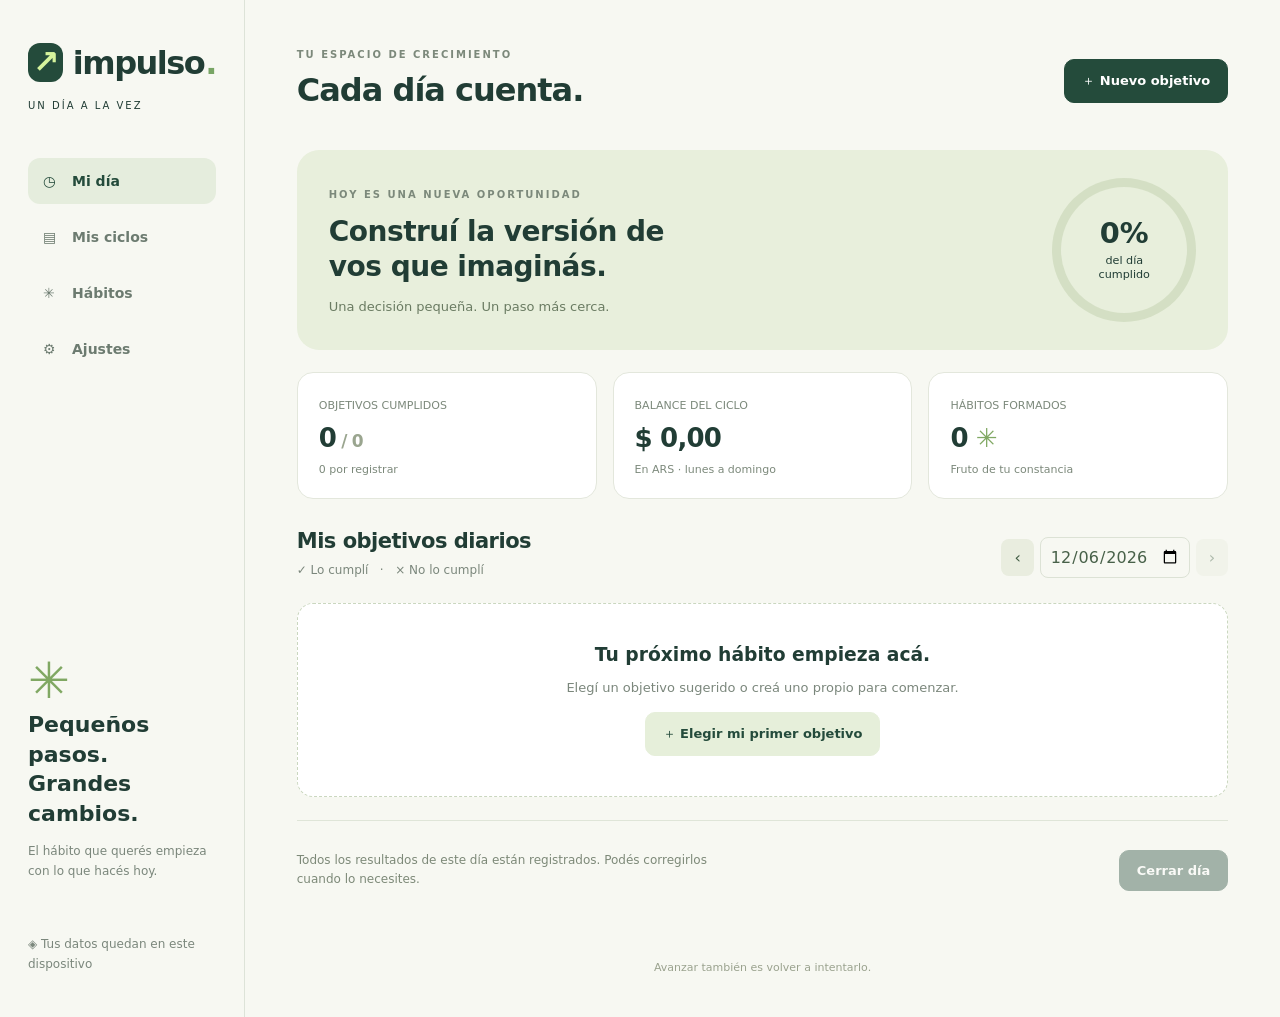
==== app.html @ 3ce2d9b5 "Add files via upload" ====
<!doctype html>
<html lang="es"><head><meta charset="UTF-8"><meta name="viewport" content="width=device-width,initial-scale=1,viewport-fit=cover"><meta name="theme-color" content="#f7f8f2"><title>Impulso · Un día a la vez</title><link rel="stylesheet" href="style.css"><link rel="manifest" href="./manifest.webmanifest"><link rel="apple-touch-icon" href="./apple-touch-icon.png"><meta name="apple-mobile-web-app-capable" content="yes"><meta name="apple-mobile-web-app-title" content="Impulso"><meta name="apple-mobile-web-app-status-bar-style" content="default"><link rel="icon" href="./favicon.ico" sizes="any"><link rel="icon" type="image/png" sizes="32x32" href="./favicon-32.png"></head>
<body><div class="shell"><aside><a class="brand" href="#hoy"><span class="logo">↗</span> impulso<span class="dot">.</span></a><p class="tagline">UN DÍA A LA VEZ</p><nav id="nav"></nav><div class="aside-note"><span>✳</span><h3>Pequeños pasos.<br>Grandes cambios.</h3><p>El hábito que querés empieza con lo que hacés hoy.</p></div><small class="private">◈ Tus datos quedan en este dispositivo</small></aside><main><header><div><span class="eyebrow">TU ESPACIO DE CRECIMIENTO</span><h1 id="heading"></h1></div><button class="button dark" id="add">＋ Nuevo objetivo</button></header><div id="content"></div><footer>Avanzar también es volver a intentarlo.</footer></main></div><dialog id="modal"></dialog><div id="toast" role="status"></div><script src="domain.js"></script><script src="app.js"></script><script src="keyboard.js"></script><script src="notifications.js"></script><script src="./pwa.js"></script></body></html>
---- style.css ----
:root{font-family:system-ui,-apple-system,Segoe UI,sans-serif;color:#213d35;background:#f7f8f2;font-synthesis:none}*{box-sizing:border-box}body{margin:0}button,input,select,textarea{font:inherit}button,a,input,select{ -webkit-tap-highlight-color:transparent}button{cursor:pointer}button:focus-visible,a:focus-visible{outline:3px solid #548c70;outline-offset:3px}button:disabled{opacity:.4;cursor:default}.shell{max-width:1500px;margin:auto;display:grid;grid-template-columns:245px 1fr;min-height:100vh}aside{padding:43px 28px;border-right:1px solid #dde3d8;display:flex;flex-direction:column}.brand{font-size:32px;font-weight:800;text-decoration:none;color:inherit;letter-spacing:-1.5px;display:flex;align-items:center;gap:10px}.logo{background:#244b3b;color:#d6f49d;width:39px;height:39px;border-radius:12px;text-align:center}.dot{color:#78a565;margin-left:-9px}.tagline{font-size:10px;letter-spacing:2px;margin:16px 0 44px}nav{display:grid;gap:10px}nav a{padding:15px;border-radius:12px;text-decoration:none;color:#6c7b70;font-size:14px;font-weight:600}nav a.selected{background:#e5eddd;color:#244b3b}nav a span{display:inline-block;width:29px}.aside-note{margin-top:auto;padding-top:70px}.aside-note>span{font-size:50px;color:#80a863}.aside-note h3{font-size:22px;line-height:1.35}.aside-note p,.private{font-size:12px;line-height:1.7;color:#7b877c}.private{margin-top:40px}main{padding:43px 5%;min-width:0}header{display:flex;justify-content:space-between;align-items:center;gap:20px;margin-bottom:32px}.eyebrow{font-size:10px;letter-spacing:2px;color:#7c897b;font-weight:700}h1{font-size:32px;letter-spacing:-1px;margin:9px 0}h2{font-size:21px;letter-spacing:-.5px;margin:0 0 8px}h3{margin:0 0 8px}p{line-height:1.6}.button{border:1px solid #d5dfcf;background:white;border-radius:10px;padding:12px 17px;color:#244b3b;font-size:13px;font-weight:650}.dark{background:#244b3b;color:#fff;border-color:#244b3b}.soft{background:#e6efda;border-color:#e6efda}.danger{color:#9c453e}.hero{background:#e8efdc;border-radius:22px;padding:28px 32px;display:flex;align-items:center;justify-content:space-between;gap:22px}.hero h2{font-size:28px;max-width:370px;line-height:1.25}.hero p{font-size:13px;color:#6a7b62;margin-bottom:0}.ring{--pct:0%;background:conic-gradient(#385c40 var(--pct),#d4dfc4 0);border-radius:50%;padding:9px;flex-shrink:0;width:128px;height:128px;display:grid;place-items:center}.ring-inner{border-radius:50%;background:#e8efdc;width:110px;height:110px;display:flex;flex-direction:column;align-items:center;justify-content:center}.ring strong{font-size:31px}.ring small{font-size:10px;margin-top:3px}.stats{display:grid;grid-template-columns:repeat(3,1fr);gap:16px;margin:22px 0 30px}.card{background:#fff;border:1px solid #e3e7dc;border-radius:16px;padding:21px}.card small{color:#7c897b;font-size:11px}.stat-value{font-size:26px;font-weight:700;letter-spacing:-.8px;margin:10px 0 5px}.section-head{display:flex;align-items:center;justify-content:space-between;gap:12px;margin:28px 0 18px}.sub{color:#7b877c;font-size:12px;margin:5px 0}.date-controls{display:flex;align-items:center;gap:6px}.date-controls input{background:transparent;border:1px solid #dce2d5;border-radius:8px;padding:9px;color:#486149;max-width:155px}.icon-button{border:0;background:#e9eddf;border-radius:8px;padding:9px 13px;color:#405c43}.goal{display:flex;align-items:center;gap:15px;background:white;border:1px solid #e2e7dc;border-radius:13px;padding:18px;margin:10px 0}.goal-icon{background:#f0f3e8;border-radius:12px;width:44px;height:44px;display:grid;place-items:center;font-size:21px;flex-shrink:0}.goal-body{flex:1;min-width:0}.goal h3{font-size:14px;margin:0 0 5px;overflow-wrap:anywhere}.goal p{font-size:11px;color:#82907d;margin:0}.actions{display:flex;gap:7px}.choice{border:1px solid #dde4d6;background:#fff;color:#7a8875;border-radius:9px;min-width:43px;height:37px;font-size:17px}.choice.yes{background:#dcecca;color:#2d623e;border-color:#9bbe82}.choice.no{background:#f6e3dd;color:#a25344;border-color:#d5aca1}.badge{font-size:10px;padding:5px 8px;background:#f0f4e9;color:#668451;border-radius:6px;white-space:nowrap}.close-day{display:flex;align-items:center;justify-content:space-between;margin:23px 0;gap:15px;padding:18px 0;border-top:1px solid #dfe5d8}.close-day p{font-size:12px;color:#7d8978;max-width:420px}.empty{padding:40px 20px;text-align:center;background:#fff;border:1px dashed #cad7bf;border-radius:16px}.empty p{color:#7b877c;font-size:13px}.week{display:grid;grid-template-columns:repeat(7,1fr);gap:8px;margin-top:20px}.day{background:#f0f4e9;border-radius:12px;padding:16px 3px;text-align:center}.day strong{display:block;margin-top:12px;font-size:18px}.day small{font-size:10px;color:#6b7f61}.ledger{width:100%;border-collapse:collapse;margin-top:12px;font-size:13px}.ledger td{padding:15px 0;border-bottom:1px solid #e9eddf}.ledger td:last-child{text-align:right;font-weight:650}.positive{color:#427849}.negative{color:#b06451}.progress{display:flex;gap:7px;margin:16px 0}.progress span{height:7px;flex:1;border-radius:8px;background:#e7ecdf}.progress span.filled{background:#6e9954}.habit-card{margin:12px 0}.habit-card h3{font-size:16px}.settings{max-width:650px}.settings label{display:block;margin:20px 0}.settings select{margin-left:15px}footer{margin-top:42px;color:#9aa28e;font-size:11px;text-align:center}dialog{color:#244337;border:0;border-radius:20px;padding:27px;width:min(520px,94vw);max-height:90vh;box-shadow:0 20px 100px #213d3533}dialog::backdrop{background:#1b332b66}dialog h2{margin-bottom:18px}.modal-top{display:flex;justify-content:space-between;align-items:center}.form-label{display:block;font-size:12px;font-weight:600;margin:17px 0 7px}input,select,textarea{border:1px solid #d2ddc9;border-radius:8px;padding:11px;background:white;color:#244337;max-width:100%}form input,form select,textarea{width:100%}.fields{display:grid;grid-template-columns:1fr 1fr;gap:12px}.presets{display:flex;gap:7px;flex-wrap:wrap}.preset{font-size:11px;padding:8px 10px;background:#f0f4e8;border:1px solid #dde6d3;border-radius:20px;color:#526d46}.form-footer{display:flex;gap:10px;justify-content:flex-end;margin-top:25px}textarea{height:200px;font-family:monospace;font-size:11px}#toast{position:fixed;bottom:25px;left:50%;transform:translateX(-50%);background:#244b3b;color:white;padding:13px 20px;border-radius:10px;font-size:13px;display:none;z-index:5;max-width:90vw}.notice{font-size:12px;color:#677b5d;background:#edf3e5;padding:15px;border-radius:10px}.edit{background:none;border:0;font-size:17px;color:#8c9a82;padding:7px}
@media(max-width:800px){.shell{grid-template-columns:1fr}aside{padding:18px 20px;border-right:0;border-bottom:1px solid #dce4d3;display:block}.brand{font-size:26px}.logo{width:32px;height:32px}.tagline,.aside-note,.private{display:none}nav{display:flex;margin-top:18px;gap:5px}nav a{padding:10px;font-size:12px;flex:1;text-align:center}nav a span{width:22px}main{padding:24px 20px}h1{font-size:26px}header .button{font-size:11px;padding:11px}.eyebrow{font-size:8px}.hero{padding:23px 20px}.hero h2{font-size:23px}.ring{width:105px;height:105px;padding:7px}.ring-inner{width:91px;height:91px}.ring strong{font-size:26px}.stats{gap:8px}.card{padding:15px}.stat-value{font-size:22px}.card small{font-size:10px}.section-head{flex-wrap:wrap}.goal{padding:14px 11px;gap:10px}.goal-icon{width:35px;height:38px}.goal .badge{display:none}.goal h3{font-size:13px}.choice{min-width:34px}.edit{padding:3px}.close-day{align-items:flex-start}.week{gap:4px}.day strong{font-size:14px}.day{padding:13px 1px}.hero p{font-size:11px}}

/* Keep progress text centered and allow larger system text to wrap safely. */
.ring{width:9rem;height:9rem;padding:.55rem;display:flex;align-items:center;justify-content:center}
.ring-inner{width:100%;height:100%;min-width:0;text-align:center;padding:.65rem;gap:.25rem}
.ring strong{display:block;font-size:1.8rem;line-height:1.1;white-space:nowrap;flex-shrink:0}
.ring small{display:block;width:100%;max-width:5rem;font-size:.7rem;line-height:1.25;text-align:center;margin:0;flex-shrink:0;text-wrap:balance}
.hero>div:first-child{min-width:0}
.stats{grid-template-columns:repeat(3,minmax(0,1fr))}
.stats .card{min-width:0}.stat-value{overflow-wrap:anywhere}
@media(max-width:800px){.ring{width:8rem;height:8rem;padding:.5rem}.ring-inner{padding:.55rem}.ring strong{font-size:1.65rem}.ring small{font-size:.65rem}}
@media(max-width:380px){.hero{flex-wrap:wrap}.hero .ring{margin-inline:auto}.stats{grid-template-columns:1fr}.stats .card{padding:16px}.stat-value{font-size:24px}}


/* A scrollable form that stays above the software keyboard. */
dialog{position:fixed;top:var(--form-top,0px);bottom:auto;margin:12px auto;max-height:calc(var(--form-height,100dvh) - 24px);overflow-y:auto;overscroll-behavior:contain;scroll-padding-block:48px}
dialog input,dialog textarea,dialog select{scroll-margin-block:48px}


body{padding-top:env(safe-area-inset-top);padding-bottom:env(safe-area-inset-bottom);padding-left:env(safe-area-inset-left);padding-right:env(safe-area-inset-right)}
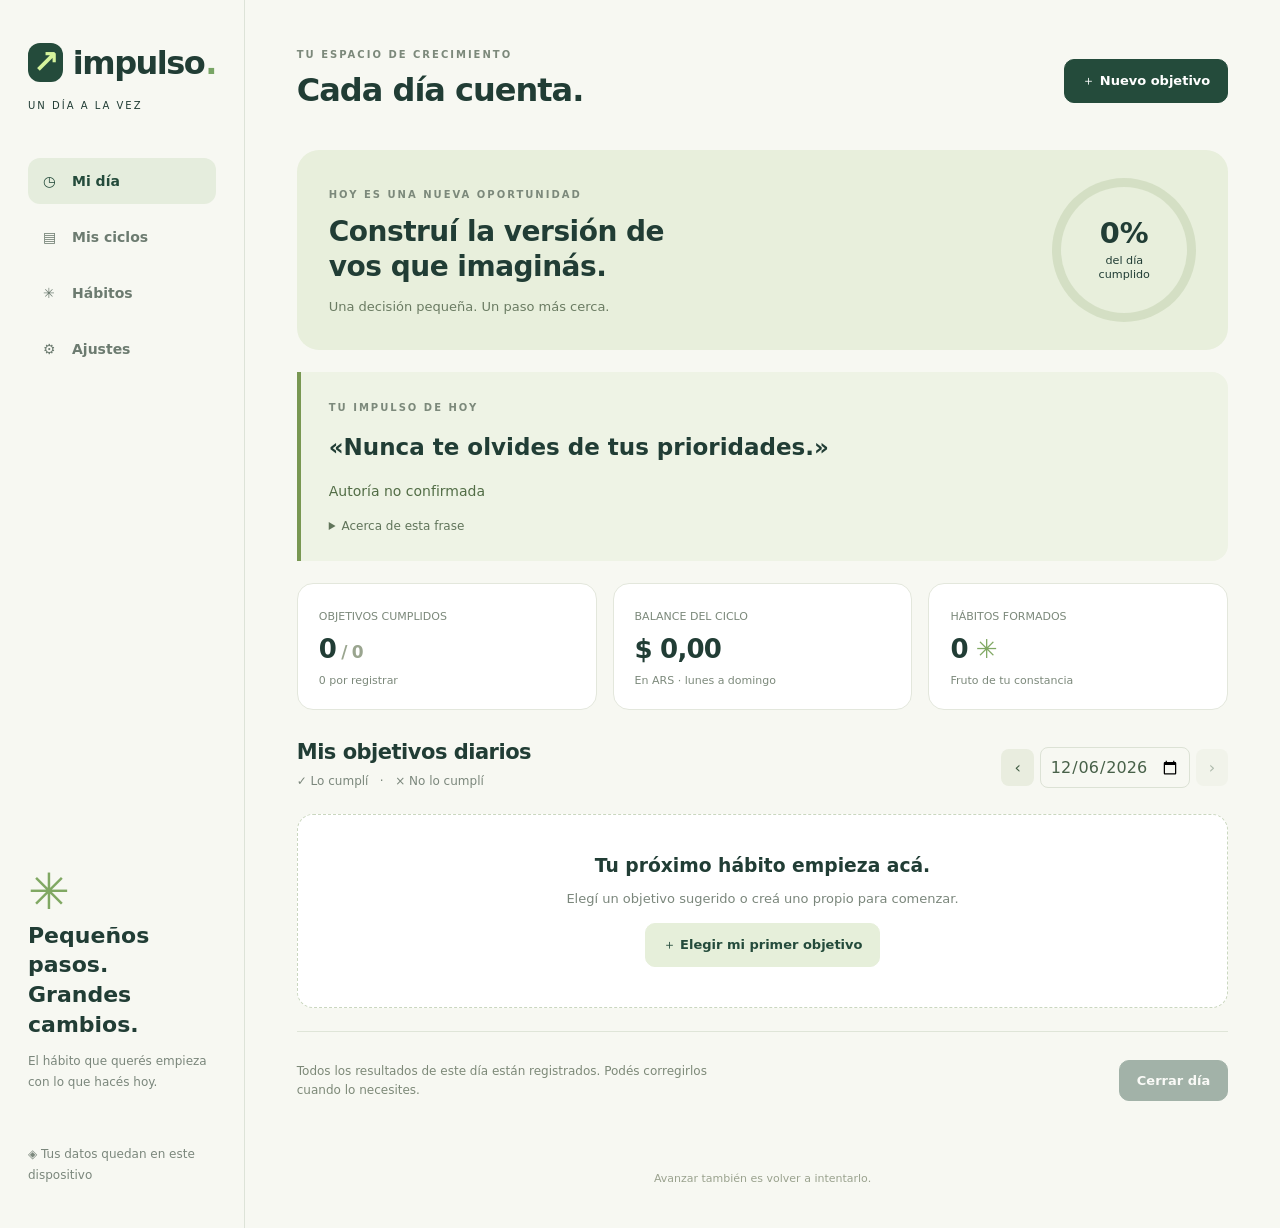
==== commit 07a340e2: "Add files via upload" ====
--- a/app.html
+++ b/app.html
@@ -1,3 +1,3 @@
 <!doctype html>
 <html lang="es"><head><meta charset="UTF-8"><meta name="viewport" content="width=device-width,initial-scale=1,viewport-fit=cover"><meta name="theme-color" content="#f7f8f2"><title>Impulso · Un día a la vez</title><link rel="stylesheet" href="style.css"><link rel="manifest" href="./manifest.webmanifest"><link rel="apple-touch-icon" href="./apple-touch-icon.png"><meta name="apple-mobile-web-app-capable" content="yes"><meta name="apple-mobile-web-app-title" content="Impulso"><meta name="apple-mobile-web-app-status-bar-style" content="default"><link rel="icon" href="./favicon.ico" sizes="any"><link rel="icon" type="image/png" sizes="32x32" href="./favicon-32.png"></head>
-<body><div class="shell"><aside><a class="brand" href="#hoy"><span class="logo">↗</span> impulso<span class="dot">.</span></a><p class="tagline">UN DÍA A LA VEZ</p><nav id="nav"></nav><div class="aside-note"><span>✳</span><h3>Pequeños pasos.<br>Grandes cambios.</h3><p>El hábito que querés empieza con lo que hacés hoy.</p></div><small class="private">◈ Tus datos quedan en este dispositivo</small></aside><main><header><div><span class="eyebrow">TU ESPACIO DE CRECIMIENTO</span><h1 id="heading"></h1></div><button class="button dark" id="add">＋ Nuevo objetivo</button></header><div id="content"></div><footer>Avanzar también es volver a intentarlo.</footer></main></div><dialog id="modal"></dialog><div id="toast" role="status"></div><script src="domain.js"></script><script src="app.js"></script><script src="keyboard.js"></script><script src="notifications.js"></script><script src="./pwa.js"></script></body></html>
+<body><div class="shell"><aside><a class="brand" href="#hoy"><span class="logo">↗</span> impulso<span class="dot">.</span></a><p class="tagline">UN DÍA A LA VEZ</p><nav id="nav"></nav><div class="aside-note"><span>✳</span><h3>Pequeños pasos.<br>Grandes cambios.</h3><p>El hábito que querés empieza con lo que hacés hoy.</p></div><small class="private">◈ Tus datos quedan en este dispositivo</small></aside><main><header><div><span class="eyebrow">TU ESPACIO DE CRECIMIENTO</span><h1 id="heading"></h1></div><button class="button dark" id="add">＋ Nuevo objetivo</button></header><div id="content"></div><footer>Avanzar también es volver a intentarlo.</footer></main></div><dialog id="modal"></dialog><div id="toast" role="status"></div><script src="domain.js"></script><script src="quote-list.js"></script><script src="daily-quotes.js"></script><script src="app.js"></script><script src="keyboard.js"></script><script src="notifications.js"></script><script src="./pwa.js"></script></body></html>
--- a/style.css
+++ b/style.css
@@ -18,4 +18,6 @@
 dialog input,dialog textarea,dialog select{scroll-margin-block:48px}
 
 
+.daily-quote{margin-top:22px;padding:24px 28px;background:#eef3e5;border-left:4px solid #789752;border-radius:0 16px 16px 0}.daily-quote blockquote{margin:14px 0;font-size:clamp(18px,2.1vw,23px);line-height:1.6;font-weight:550;overflow-wrap:anywhere}.quote-author{font-size:14px;color:#526d46}.daily-quote details{font-size:12px;color:#60745a;line-height:1.7}.daily-quote summary{cursor:pointer}.daily-quote details p{max-width:720px}
+
 body{padding-top:env(safe-area-inset-top);padding-bottom:env(safe-area-inset-bottom);padding-left:env(safe-area-inset-left);padding-right:env(safe-area-inset-right)}
